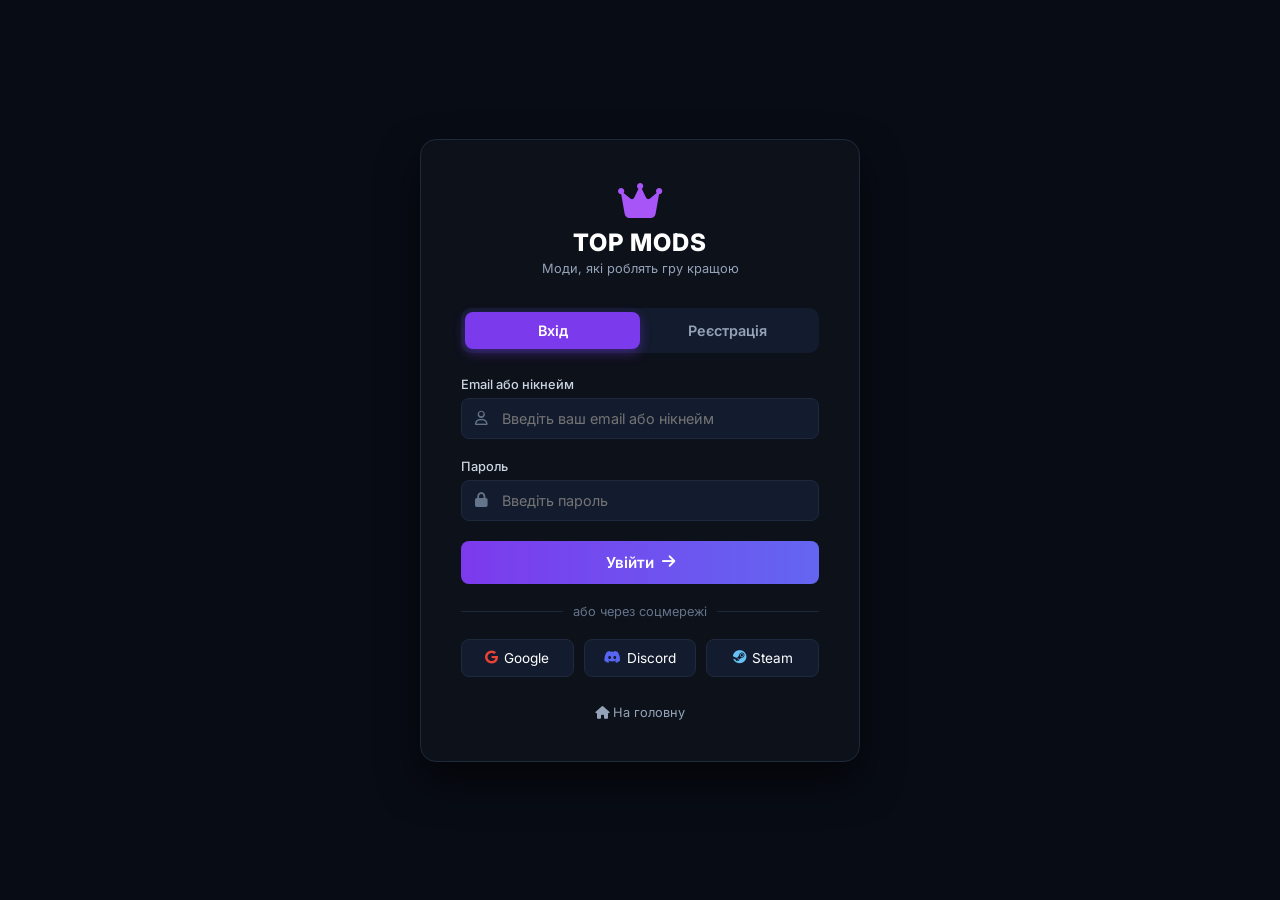
==== auth.html @ 0632da0a "Create auth.html" ====
<!DOCTYPE html>
<html lang="uk">
<head>
    <meta charset="UTF-8">
    <meta name="viewport" content="width=device-width, initial-scale=1.0">
    <title>Вхід / Реєстрація — TOP MODS</title>
    <link rel="stylesheet" href="style.css">
    <link rel="stylesheet" href="https://cdnjs.cloudflare.com/ajax/libs/font-awesome/6.4.0/css/all.min.css">
    <link href="https://fonts.googleapis.com/css2?family=Inter:wght@400;500;600;700;800&display=swap" rel="stylesheet">
    <style>
        body {
            background: #090d16 url('https://images.unsplash.com/photo-1518709268805-4e9042af9f23?q=80&w=1920&auto=format&fit=crop') no-repeat center center fixed;
            background-size: cover;
            min-height: 100vh;
            display: flex;
            align-items: center;
            justify-content: center;
            margin: 0;
            font-family: 'Inter', sans-serif;
            color: #fff;
        }
        .auth-overlay {
            position: absolute;
            top: 0; left: 0; width: 100%; height: 100%;
            background: rgba(9, 13, 22, 0.85);
            backdrop-filter: blur(8px);
            z-index: 1;
        }
        .auth-container {
            position: relative;
            z-index: 2;
            width: 100%;
            max-width: 440px;
            background: #0d111aff;
            border: 1px solid #1f293d;
            border-radius: 16px;
            padding: 2.5rem;
            box-shadow: 0 20px 40px rgba(0,0,0,0.6);
        }
        .auth-logo {
            text-align: center;
            margin-bottom: 2rem;
        }
        .auth-logo i {
            font-size: 2.5rem;
            color: #a855f7;
            margin-bottom: 0.5rem;
        }
        .auth-logo h2 {
            font-size: 1.5rem;
            font-weight: 800;
            letter-spacing: 1px;
            margin: 0;
        }
        .auth-logo p {
            color: #94a3b8;
            font-size: 0.8rem;
            margin-top: 4px;
        }
        .auth-tabs {
            display: flex;
            background: #131b2e;
            border-radius: 10px;
            padding: 4px;
            margin-bottom: 1.5rem;
        }
        .auth-tab {
            flex: 1;
            text-align: center;
            padding: 10px;
            font-size: 0.9rem;
            font-weight: 600;
            color: #94a3b8;
            cursor: pointer;
            border-radius: 8px;
            transition: 0.2s;
            border: none;
            background: transparent;
        }
        .auth-tab.active {
            background: #7c3aed;
            color: #fff;
            box-shadow: 0 4px 12px rgba(124, 58, 237, 0.4);
        }
        .form-group {
            margin-bottom: 1.25rem;
        }
        .form-label {
            display: block;
            font-size: 0.8rem;
            color: #cbd5e1;
            margin-bottom: 6px;
            font-weight: 500;
        }
        .input-wrapper {
            position: relative;
            display: flex;
            align-items: center;
        }
        .input-wrapper i {
            position: absolute;
            left: 14px;
            color: #64748b;
            font-size: 0.9rem;
        }
        .input-wrapper input {
            width: 100%;
            background: #131b2e;
            border: 1px solid #1f293d;
            border-radius: 8px;
            padding: 11px 14px 11px 40px;
            color: #fff;
            font-size: 0.9rem;
            outline: none;
            transition: 0.2s;
        }
        .input-wrapper input:focus {
            border-color: #a855f7;
            box-shadow: 0 0 0 2px rgba(168, 85, 247, 0.2);
        }
        .auth-btn {
            width: 100%;
            background: linear-gradient(90deg, #7c3aed, #6366f1);
            color: #fff;
            border: none;
            padding: 12px;
            border-radius: 8px;
            font-weight: 600;
            font-size: 0.95rem;
            cursor: pointer;
            transition: 0.2s;
            margin-top: 0.5rem;
            display: flex;
            align-items: center;
            justify-content: center;
            gap: 8px;
        }
        .auth-btn:hover {
            opacity: 0.9;
        }
        .social-login {
            display: flex;
            gap: 10px;
            margin-top: 1rem;
        }
        .social-btn {
            flex: 1;
            background: #131b2e;
            border: 1px solid #1f293d;
            border-radius: 8px;
            padding: 10px;
            color: #fff;
            font-size: 0.85rem;
            cursor: pointer;
            display: flex;
            align-items: center;
            justify-content: center;
            gap: 6px;
            transition: 0.2s;
            text-decoration: none;
        }
        .social-btn:hover {
            background: #1f293d;
        }
        .back-home {
            text-align: center;
            margin-top: 1.5rem;
        }
        .back-home a {
            color: #94a3b8;
            font-size: 0.8rem;
            text-decoration: none;
        }
        .back-home a:hover {
            color: #a855f7;
        }
    </style>
</head>
<body>

    <div class="auth-overlay"></div>

    <div class="auth-container">
        <div class="auth-logo">
            <i class="fa-solid fa-crown"></i>
            <h2>TOP MODS</h2>
            <p>Моди, які роблять гру кращою</p>
        </div>

        <div class="auth-tabs">
            <button class="auth-tab active" onclick="switchTab('login')">Вхід</button>
            <button class="auth-tab" onclick="switchTab('register')">Реєстрація</button>
        </div>

        <form action="profile.html" method="GET">
            <div class="form-group">
                <label class="form-label">Email або нікнейм</label>
                <div class="input-wrapper">
                    <i class="fa-regular fa-user"></i>
                    <input type="text" placeholder="Введіть ваш email або нікнейм" required>
                </div>
            </div>

            <div class="form-group">
                <label class="form-label">Пароль</label>
                <div class="input-wrapper">
                    <i class="fa-solid fa-lock"></i>
                    <input type="password" placeholder="Введіть пароль" required>
                </div>
            </div>

            <button type="submit" class="auth-btn">Увійти <i class="fa-solid fa-arrow-right"></i></button>
        </form>

        <div style="text-align: center; margin: 1.25rem 0; color: #64748b; font-size: 0.8rem; position: relative;">
            <span style="background: #0d111a; padding: 0 10px; position: relative; z-index: 1;">або через соцмережі</span>
            <hr style="border: none; border-top: 1px solid #1f293d; position: absolute; top: 50%; left: 0; width: 100%; margin: 0; z-index: 0;">
        </div>

        <div class="social-login">
            <a href="profile.html" class="social-btn"><i class="fa-brands fa-google" style="color: #ea4335;"></i> Google</a>
            <a href="profile.html" class="social-btn"><i class="fa-brands fa-discord" style="color: #5865F2;"></i> Discord</a>
            <a href="profile.html" class="social-btn"><i class="fa-brands fa-steam" style="color: #66c0f4;"></i> Steam</a>
        </div>

        <div class="back-home">
            <a href="index.html"><i class="fa-solid fa-house"></i> На головну</a>
        </div>
    </div>

    <script>
        function switchTab(tab) {
            const tabs = document.querySelectorAll('.auth-tab');
            tabs.forEach(t => t.classList.remove('active'));
            event.target.classList.add('active');
        }
    </script>

</body>
</html>
---- style.css ----
* {
    margin: 0;
    padding: 0;
    box-sizing: border-box;
    font-family: 'Inter', sans-serif;
}

body {
    background-color: #05080f;
    color: #ffffff;
    min-height: 100vh;
    display: flex;
    flex-direction: column;
}

/* Навігація */
.navbar {
    height: 70px;
    background-color: #090d16;
    border-bottom: 1px solid #161f30;
    display: flex;
    align-items: center;
    justify-content: space-between;
    padding: 0 2rem;
    position: sticky;
    top: 0;
    z-index: 1000;
}

.logo {
    font-size: 1.2rem;
    font-weight: 800;
    color: #fff;
    display: flex;
    align-items: center;
    gap: 8px;
}

.logo i {
    color: #a855f7;
}

.nav-links {
    display: flex;
    gap: 2rem;
}

.nav-links a {
    text-decoration: none;
    color: #94a3b8;
    font-size: 0.9rem;
    font-weight: 500;
    transition: color 0.2s;
}

.nav-links a:hover,
.nav-links a.active {
    color: #ffffff;
}

.nav-right {
    display: flex;
    align-items: center;
    gap: 1rem;
}

.search-box {
    background: #0d111a;
    border: 1px solid #161f30;
    border-radius: 8px;
    padding: 6px 12px;
    display: flex;
    align-items: center;
    gap: 8px;
    width: 240px;
}

.search-box input {
    background: transparent;
    border: none;
    color: #fff;
    font-size: 0.85rem;
    outline: none;
    width: 100%;
}

.search-box i {
    color: #64748b;
}

.icon-btn, .login-btn {
    background: #0d111a;
    border: 1px solid #161f30;
    color: #fff;
    padding: 6px 12px;
    border-radius: 8px;
    cursor: pointer;
    font-size: 0.85rem;
    font-weight: 600;
}

.login-btn {
    background: #7c3aed;
    border: none;
}

.login-btn:hover {
    background: #6d28d9;
}

/* Основний контент та сайдбар */
.main-container {
    display: flex;
    flex: 1;
    max-width: 1400px;
    width: 100%;
    margin: 0 auto;
    padding: 1.5rem;
    gap: 1.5rem;
}

.left-sidebar {
    width: 240px;
    flex-shrink: 0;
}

.sidebar-section-title {
    font-size: 0.75rem;
    font-weight: 700;
    color: #64748b;
    letter-spacing: 0.05em;
    margin-bottom: 0.75rem;
    margin-top: 1.25rem;
}

.sidebar-section-title:first-child {
    margin-top: 0;
}

.sidebar-list {
    list-style: none;
    display: flex;
    flex-direction: column;
    gap: 4px;
}

.sidebar-list li {
    padding: 8px 12px;
    border-radius: 8px;
    color: #94a3b8;
    font-size: 0.85rem;
    font-weight: 500;
    cursor: pointer;
    display: flex;
    align-items: center;
    gap: 10px;
}

.sidebar-list li:hover {
    background: #0d111a;
    color: #fff;
}

.sidebar-list li.active {
    background: #7c3aed;
    color: #fff;
}

.content-area {
    flex: 1;
    display: flex;
    flex-direction: column;
    gap: 1.5rem;
}

/* Банер */
.hero-banner {
    background: linear-gradient(90deg, #1e1b4b 0%, #0d111a 100%);
    border: 1px solid #161f30;
    border-radius: 12px;
    padding: 2.5rem;
}

/* Футер */
footer {
    background-color: #090d16;
    border-top: 1px solid #161f30;
    padding: 1.5rem 2rem;
    margin-top: auto;
}

.footer-inner {
    max-width: 1400px;
    margin: 0 auto;
    display: flex;
    justify-content: space-between;
    align-items: center;
}

.footer-socials {
    display: flex;
    gap: 1.5rem;
    color: #94a3b8;
    font-size: 1.2rem;
}

.footer-slogan {
    color: #64748b;
    font-size: 0.85rem;
}
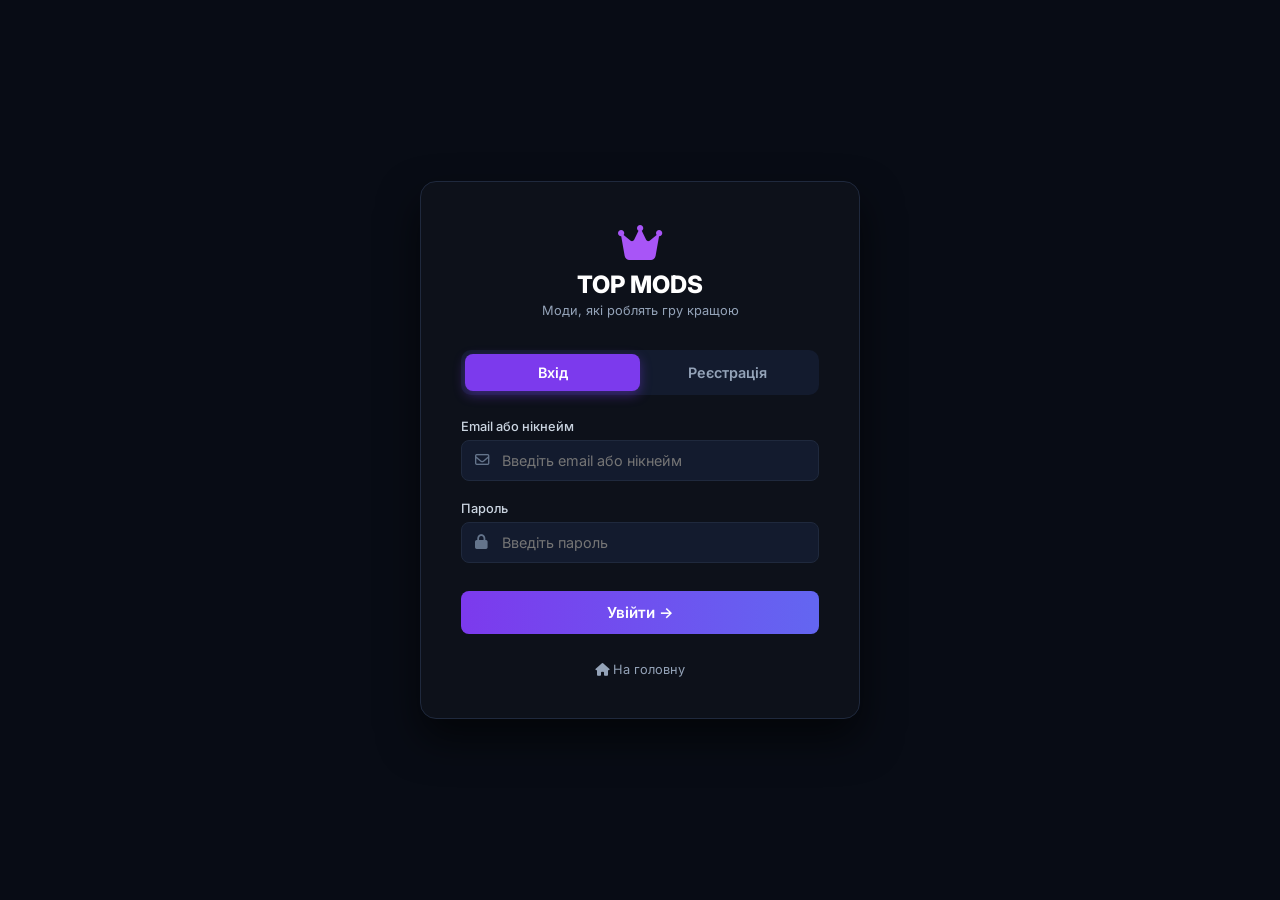
==== commit 4ef6be07: "Update auth.html" ====
--- a/auth.html
+++ b/auth.html
@@ -49,7 +49,6 @@
         .auth-logo h2 {
             font-size: 1.5rem;
             font-weight: 800;
-            letter-spacing: 1px;
             margin: 0;
         }
         .auth-logo p {
@@ -73,9 +72,9 @@
             color: #94a3b8;
             cursor: pointer;
             border-radius: 8px;
-            transition: 0.2s;
             border: none;
             background: transparent;
+            transition: 0.2s;
         }
         .auth-tab.active {
             background: #7c3aed;
@@ -112,11 +111,9 @@
             color: #fff;
             font-size: 0.9rem;
             outline: none;
-            transition: 0.2s;
         }
         .input-wrapper input:focus {
             border-color: #a855f7;
-            box-shadow: 0 0 0 2px rgba(168, 85, 247, 0.2);
         }
         .auth-btn {
             width: 100%;
@@ -128,39 +125,7 @@
             font-weight: 600;
             font-size: 0.95rem;
             cursor: pointer;
-            transition: 0.2s;
             margin-top: 0.5rem;
-            display: flex;
-            align-items: center;
-            justify-content: center;
-            gap: 8px;
-        }
-        .auth-btn:hover {
-            opacity: 0.9;
-        }
-        .social-login {
-            display: flex;
-            gap: 10px;
-            margin-top: 1rem;
-        }
-        .social-btn {
-            flex: 1;
-            background: #131b2e;
-            border: 1px solid #1f293d;
-            border-radius: 8px;
-            padding: 10px;
-            color: #fff;
-            font-size: 0.85rem;
-            cursor: pointer;
-            display: flex;
-            align-items: center;
-            justify-content: center;
-            gap: 6px;
-            transition: 0.2s;
-            text-decoration: none;
-        }
-        .social-btn:hover {
-            background: #1f293d;
         }
         .back-home {
             text-align: center;
@@ -188,16 +153,24 @@
         </div>
 
         <div class="auth-tabs">
-            <button class="auth-tab active" onclick="switchTab('login')">Вхід</button>
-            <button class="auth-tab" onclick="switchTab('register')">Реєстрація</button>
+            <button class="auth-tab active" type="button" onclick="setMode('login')">Вхід</button>
+            <button class="auth-tab" type="button" onclick="setMode('register')">Реєстрація</button>
         </div>
 
-        <form action="profile.html" method="GET">
+        <form id="authForm" onsubmit="handleAuth(event)">
+            <div class="form-group" id="nameGroup" style="display: none;">
+                <label class="form-label">Нікнейм</label>
+                <div class="input-wrapper">
+                    <i class="fa-regular fa-user"></i>
+                    <input type="text" id="usernameInput" placeholder="Ваш нікнейм">
+                </div>
+            </div>
+
             <div class="form-group">
                 <label class="form-label">Email або нікнейм</label>
                 <div class="input-wrapper">
-                    <i class="fa-regular fa-user"></i>
-                    <input type="text" placeholder="Введіть ваш email або нікнейм" required>
+                    <i class="fa-regular fa-envelope"></i>
+                    <input type="text" id="emailInput" placeholder="Введіть email або нікнейм" required>
                 </div>
             </div>
 
@@ -205,23 +178,12 @@
                 <label class="form-label">Пароль</label>
                 <div class="input-wrapper">
                     <i class="fa-solid fa-lock"></i>
-                    <input type="password" placeholder="Введіть пароль" required>
+                    <input type="password" id="passwordInput" placeholder="Введіть пароль" required>
                 </div>
             </div>
 
-            <button type="submit" class="auth-btn">Увійти <i class="fa-solid fa-arrow-right"></i></button>
+            <button type="submit" class="auth-btn" id="submitBtn">Увійти →</button>
         </form>
-
-        <div style="text-align: center; margin: 1.25rem 0; color: #64748b; font-size: 0.8rem; position: relative;">
-            <span style="background: #0d111a; padding: 0 10px; position: relative; z-index: 1;">або через соцмережі</span>
-            <hr style="border: none; border-top: 1px solid #1f293d; position: absolute; top: 50%; left: 0; width: 100%; margin: 0; z-index: 0;">
-        </div>
-
-        <div class="social-login">
-            <a href="profile.html" class="social-btn"><i class="fa-brands fa-google" style="color: #ea4335;"></i> Google</a>
-            <a href="profile.html" class="social-btn"><i class="fa-brands fa-discord" style="color: #5865F2;"></i> Discord</a>
-            <a href="profile.html" class="social-btn"><i class="fa-brands fa-steam" style="color: #66c0f4;"></i> Steam</a>
-        </div>
 
         <div class="back-home">
             <a href="index.html"><i class="fa-solid fa-house"></i> На головну</a>
@@ -229,12 +191,26 @@
     </div>
 
     <script>
-        function switchTab(tab) {
-            const tabs = document.querySelectorAll('.auth-tab');
-            tabs.forEach(t => t.classList.remove('active'));
+        let isLogin = true;
+
+        function setMode(mode) {
+            isLogin = (mode === 'login');
+            document.querySelectorAll('.auth-tab').forEach(t => t.classList.remove('active'));
             event.target.classList.add('active');
+            
+            document.getElementById('nameGroup').style.display = isLogin ? 'none' : 'block';
+            document.getElementById('submitBtn').innerText = isLogin ? 'Увійти →' : 'Зареєструватися →';
+        }
+
+        function handleAuth(event) {
+            event.preventDefault();
+            let name = isLogin ? (document.getElementById('emailInput').value.split('@')[0]) : document.getElementById('usernameInput').value;
+            if(!name) name = "Солтис Вадим";
+            
+            // Зберігаємо стан входу в пам'яті браузера
+            localStorage.setItem('topModsUser', name);
+            window.location.href = 'profile.html';
         }
     </script>
-
 </body>
 </html>
